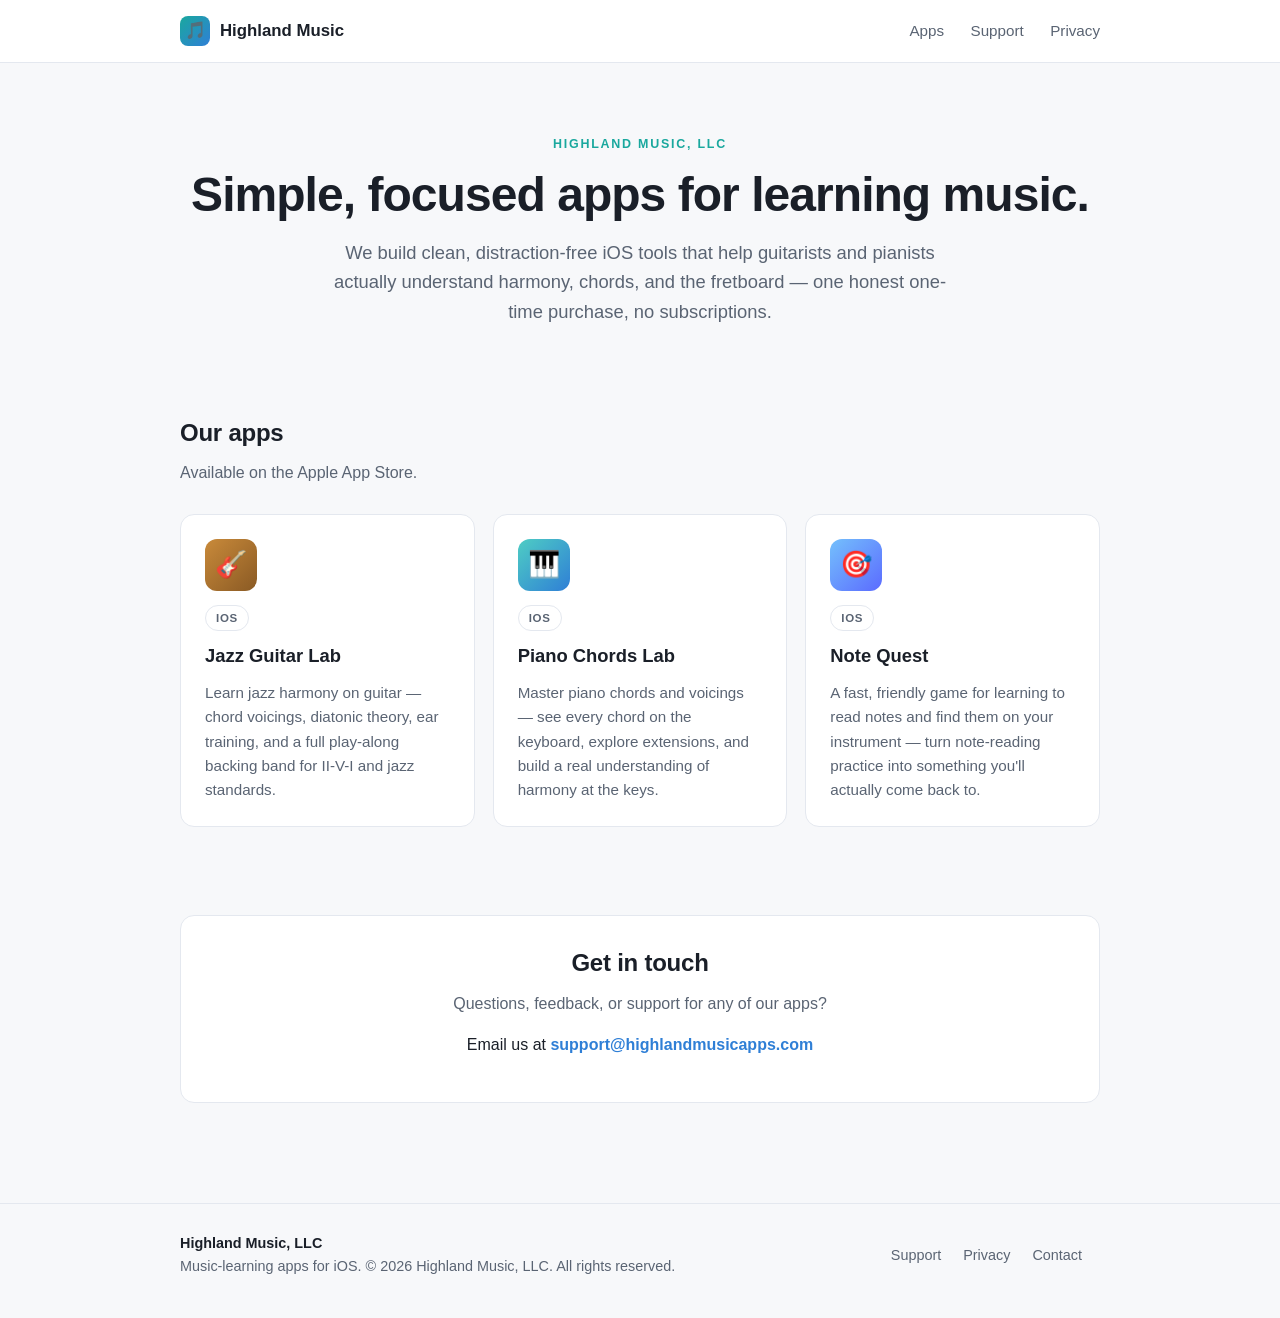
==== index.html @ 04af5fa7 "Highland Music, LLC site: home, support, privacy + custom domain" ====
<!doctype html>
<html lang="en">
<head>
  <meta charset="utf-8">
  <meta name="viewport" content="width=device-width, initial-scale=1">
  <title>Highland Music, LLC — Music learning apps for iOS</title>
  <meta name="description" content="Highland Music, LLC builds focused music-learning apps for iOS, including Jazz Guitar Lab, Piano Chords Lab, and Note Quest.">
  <link rel="icon" href="data:image/svg+xml,%3Csvg xmlns='http://www.w3.org/2000/svg' viewBox='0 0 100 100'%3E%3Ctext y='.9em' font-size='90'%3E%F0%9F%8E%B5%3C/text%3E%3C/svg%3E">
  <link rel="stylesheet" href="styles.css">
</head>
<body>
  <header class="site-header">
    <div class="wrap">
      <a class="brand" href="/"><span class="mark">🎵</span> Highland Music</a>
      <nav class="nav">
        <a href="#apps">Apps</a>
        <a href="support.html">Support</a>
        <a href="privacy.html">Privacy</a>
      </nav>
    </div>
  </header>

  <main>
    <div class="wrap">
      <section class="hero">
        <div class="eyebrow">Highland Music, LLC</div>
        <h1>Simple, focused apps for learning music.</h1>
        <p>We build clean, distraction-free iOS tools that help guitarists and pianists actually understand harmony, chords, and the fretboard — one honest one-time purchase, no subscriptions.</p>
      </section>

      <section id="apps">
        <h2>Our apps</h2>
        <p class="section-sub">Available on the Apple App Store.</p>
        <div class="apps">

          <div class="app-card">
            <div class="icon" style="background:linear-gradient(135deg,#c98a3a,#8a5a24)">🎸</div>
            <span class="badge">iOS</span>
            <h3>Jazz Guitar Lab</h3>
            <p>Learn jazz harmony on guitar — chord voicings, diatonic theory, ear training, and a full play-along backing band for II-V-I and jazz standards.</p>
          </div>

          <div class="app-card">
            <div class="icon" style="background:linear-gradient(135deg,#4ecdc4,#2f7fd6)">🎹</div>
            <span class="badge">iOS</span>
            <h3>Piano Chords Lab</h3>
            <p>Master piano chords and voicings — see every chord on the keyboard, explore extensions, and build a real understanding of harmony at the keys.</p>
          </div>

          <div class="app-card">
            <div class="icon" style="background:linear-gradient(135deg,#74c0fc,#5b6bff)">🎯</div>
            <span class="badge">iOS</span>
            <h3>Note Quest</h3>
            <p>A fast, friendly game for learning to read notes and find them on your instrument — turn note-reading practice into something you'll actually come back to.</p>
          </div>

        </div>
      </section>

      <section>
        <div class="contact">
          <h2>Get in touch</h2>
          <p class="section-sub" style="margin-bottom:6px">Questions, feedback, or support for any of our apps?</p>
          <p>Email us at <a href="mailto:support@highlandmusicapps.com">support@highlandmusicapps.com</a></p>
        </div>
      </section>
    </div>
  </main>

  <footer class="site-footer">
    <div class="wrap">
      <div class="legal">
        <strong>Highland Music, LLC</strong><br>
        Music-learning apps for iOS. &copy; <span id="yr">2026</span> Highland Music, LLC. All rights reserved.
      </div>
      <nav>
        <a href="support.html">Support</a>
        <a href="privacy.html">Privacy</a>
        <a href="mailto:support@highlandmusicapps.com">Contact</a>
      </nav>
    </div>
  </footer>
  <script>document.getElementById('yr').textContent=new Date().getFullYear();</script>
</body>
</html>
---- styles.css ----
:root {
  --bg: #0f1115;
  --bg-soft: #161a21;
  --card: #1b2029;
  --border: #272d38;
  --fg: #e8ecf3;
  --fg-dim: #a4adbd;
  --accent: #4ecdc4;
  --accent-2: #74c0fc;
  --gold: #ffd43b;
  --max: 960px;
  --radius: 14px;
}

@media (prefers-color-scheme: light) {
  :root {
    --bg: #f7f8fa;
    --bg-soft: #ffffff;
    --card: #ffffff;
    --border: #e4e8ef;
    --fg: #1a1f28;
    --fg-dim: #5a6473;
    --accent: #1aa89e;
    --accent-2: #2f7fd6;
    --gold: #b98700;
  }
}

* { box-sizing: border-box; }

html { scroll-behavior: smooth; }

body {
  margin: 0;
  font-family: -apple-system, BlinkMacSystemFont, "Segoe UI", Roboto, Helvetica, Arial, sans-serif;
  background: var(--bg);
  color: var(--fg);
  line-height: 1.6;
  -webkit-font-smoothing: antialiased;
}

a { color: var(--accent-2); text-decoration: none; }
a:hover { text-decoration: underline; }

.wrap { max-width: var(--max); margin: 0 auto; padding: 0 20px; }

/* Header */
.site-header {
  border-bottom: 1px solid var(--border);
  background: var(--bg-soft);
  position: sticky;
  top: 0;
  z-index: 10;
  backdrop-filter: saturate(160%) blur(8px);
}
.site-header .wrap {
  display: flex;
  align-items: center;
  justify-content: space-between;
  height: 62px;
}
.brand {
  display: flex;
  align-items: center;
  gap: 10px;
  font-weight: 700;
  font-size: 1.05rem;
  color: var(--fg);
}
.brand:hover { text-decoration: none; }
.brand .mark {
  width: 30px; height: 30px;
  border-radius: 8px;
  background: linear-gradient(135deg, var(--accent), var(--accent-2));
  display: grid; place-items: center;
  font-size: 17px;
}
.nav a { color: var(--fg-dim); margin-left: 22px; font-size: 0.95rem; font-weight: 500; }
.nav a:hover { color: var(--fg); text-decoration: none; }

/* Hero */
.hero { padding: 72px 0 48px; text-align: center; }
.hero h1 {
  font-size: clamp(2rem, 5vw, 3rem);
  margin: 0 0 16px;
  letter-spacing: -0.02em;
  line-height: 1.1;
}
.hero p { font-size: 1.15rem; color: var(--fg-dim); max-width: 620px; margin: 0 auto; }
.eyebrow {
  text-transform: uppercase;
  letter-spacing: 0.14em;
  font-size: 0.78rem;
  font-weight: 600;
  color: var(--accent);
  margin-bottom: 14px;
}

/* Section */
section { padding: 40px 0; }
h2 { font-size: 1.5rem; letter-spacing: -0.01em; margin: 0 0 8px; }
.section-sub { color: var(--fg-dim); margin: 0 0 28px; }

/* App cards */
.apps { display: grid; grid-template-columns: repeat(auto-fit, minmax(260px, 1fr)); gap: 18px; }
.app-card {
  background: var(--card);
  border: 1px solid var(--border);
  border-radius: var(--radius);
  padding: 24px;
  display: flex;
  flex-direction: column;
  gap: 10px;
}
.app-card .icon {
  width: 52px; height: 52px;
  border-radius: 12px;
  display: grid; place-items: center;
  font-size: 26px;
  margin-bottom: 4px;
}
.app-card h3 { margin: 0; font-size: 1.15rem; }
.app-card p { margin: 0; color: var(--fg-dim); font-size: 0.95rem; flex: 1; }
.badge {
  align-self: flex-start;
  font-size: 0.72rem;
  font-weight: 600;
  text-transform: uppercase;
  letter-spacing: 0.06em;
  color: var(--fg-dim);
  border: 1px solid var(--border);
  border-radius: 999px;
  padding: 3px 10px;
}

/* Contact strip */
.contact {
  background: var(--bg-soft);
  border: 1px solid var(--border);
  border-radius: var(--radius);
  padding: 28px;
  text-align: center;
  margin: 8px 0 12px;
}
.contact a { font-weight: 600; }

/* Content pages */
.page { padding: 48px 0 24px; }
.page h1 { font-size: 2rem; margin: 0 0 6px; letter-spacing: -0.02em; }
.page .updated { color: var(--fg-dim); font-size: 0.9rem; margin-bottom: 28px; }
.page h2 { font-size: 1.2rem; margin: 30px 0 8px; }
.page p, .page li { color: var(--fg); }
.page ul { padding-left: 20px; }

/* Footer */
.site-footer {
  border-top: 1px solid var(--border);
  margin-top: 48px;
  padding: 28px 0 40px;
  color: var(--fg-dim);
  font-size: 0.9rem;
}
.site-footer .wrap { display: flex; flex-wrap: wrap; gap: 12px 24px; align-items: center; justify-content: space-between; }
.site-footer .legal { max-width: 520px; }
.site-footer .legal strong { color: var(--fg); }
.site-footer nav a { color: var(--fg-dim); margin-right: 18px; }
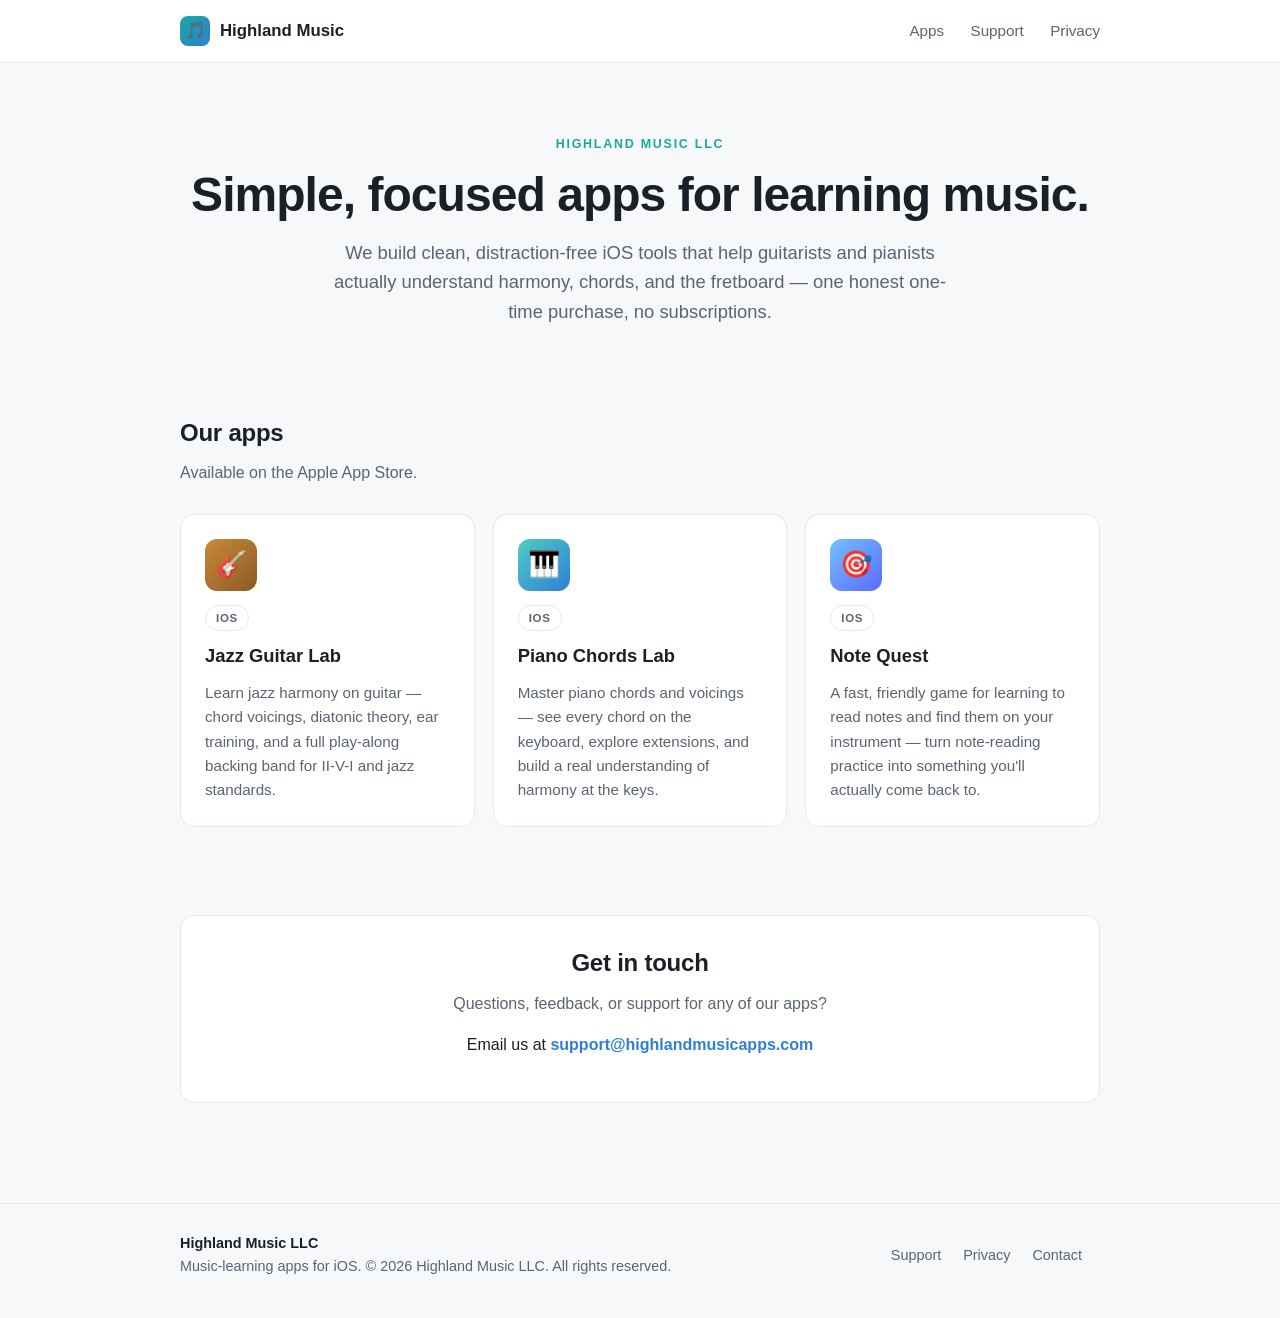
==== commit f023c976: "Use exact legal name "Highland Music LLC" (no comma) The Wisconsin Articles of Organization read "Hi" ====
--- a/index.html
+++ b/index.html
@@ -3,8 +3,8 @@
 <head>
   <meta charset="utf-8">
   <meta name="viewport" content="width=device-width, initial-scale=1">
-  <title>Highland Music, LLC — Music learning apps for iOS</title>
-  <meta name="description" content="Highland Music, LLC builds focused music-learning apps for iOS, including Jazz Guitar Lab, Piano Chords Lab, and Note Quest.">
+  <title>Highland Music LLC — Music learning apps for iOS</title>
+  <meta name="description" content="Highland Music LLC builds focused music-learning apps for iOS, including Jazz Guitar Lab, Piano Chords Lab, and Note Quest.">
   <link rel="icon" href="data:image/svg+xml,%3Csvg xmlns='http://www.w3.org/2000/svg' viewBox='0 0 100 100'%3E%3Ctext y='.9em' font-size='90'%3E%F0%9F%8E%B5%3C/text%3E%3C/svg%3E">
   <link rel="stylesheet" href="styles.css">
 </head>
@@ -23,7 +23,7 @@
   <main>
     <div class="wrap">
       <section class="hero">
-        <div class="eyebrow">Highland Music, LLC</div>
+        <div class="eyebrow">Highland Music LLC</div>
         <h1>Simple, focused apps for learning music.</h1>
         <p>We build clean, distraction-free iOS tools that help guitarists and pianists actually understand harmony, chords, and the fretboard — one honest one-time purchase, no subscriptions.</p>
       </section>
@@ -70,8 +70,8 @@
   <footer class="site-footer">
     <div class="wrap">
       <div class="legal">
-        <strong>Highland Music, LLC</strong><br>
-        Music-learning apps for iOS. &copy; <span id="yr">2026</span> Highland Music, LLC. All rights reserved.
+        <strong>Highland Music LLC</strong><br>
+        Music-learning apps for iOS. &copy; <span id="yr">2026</span> Highland Music LLC. All rights reserved.
       </div>
       <nav>
         <a href="support.html">Support</a>
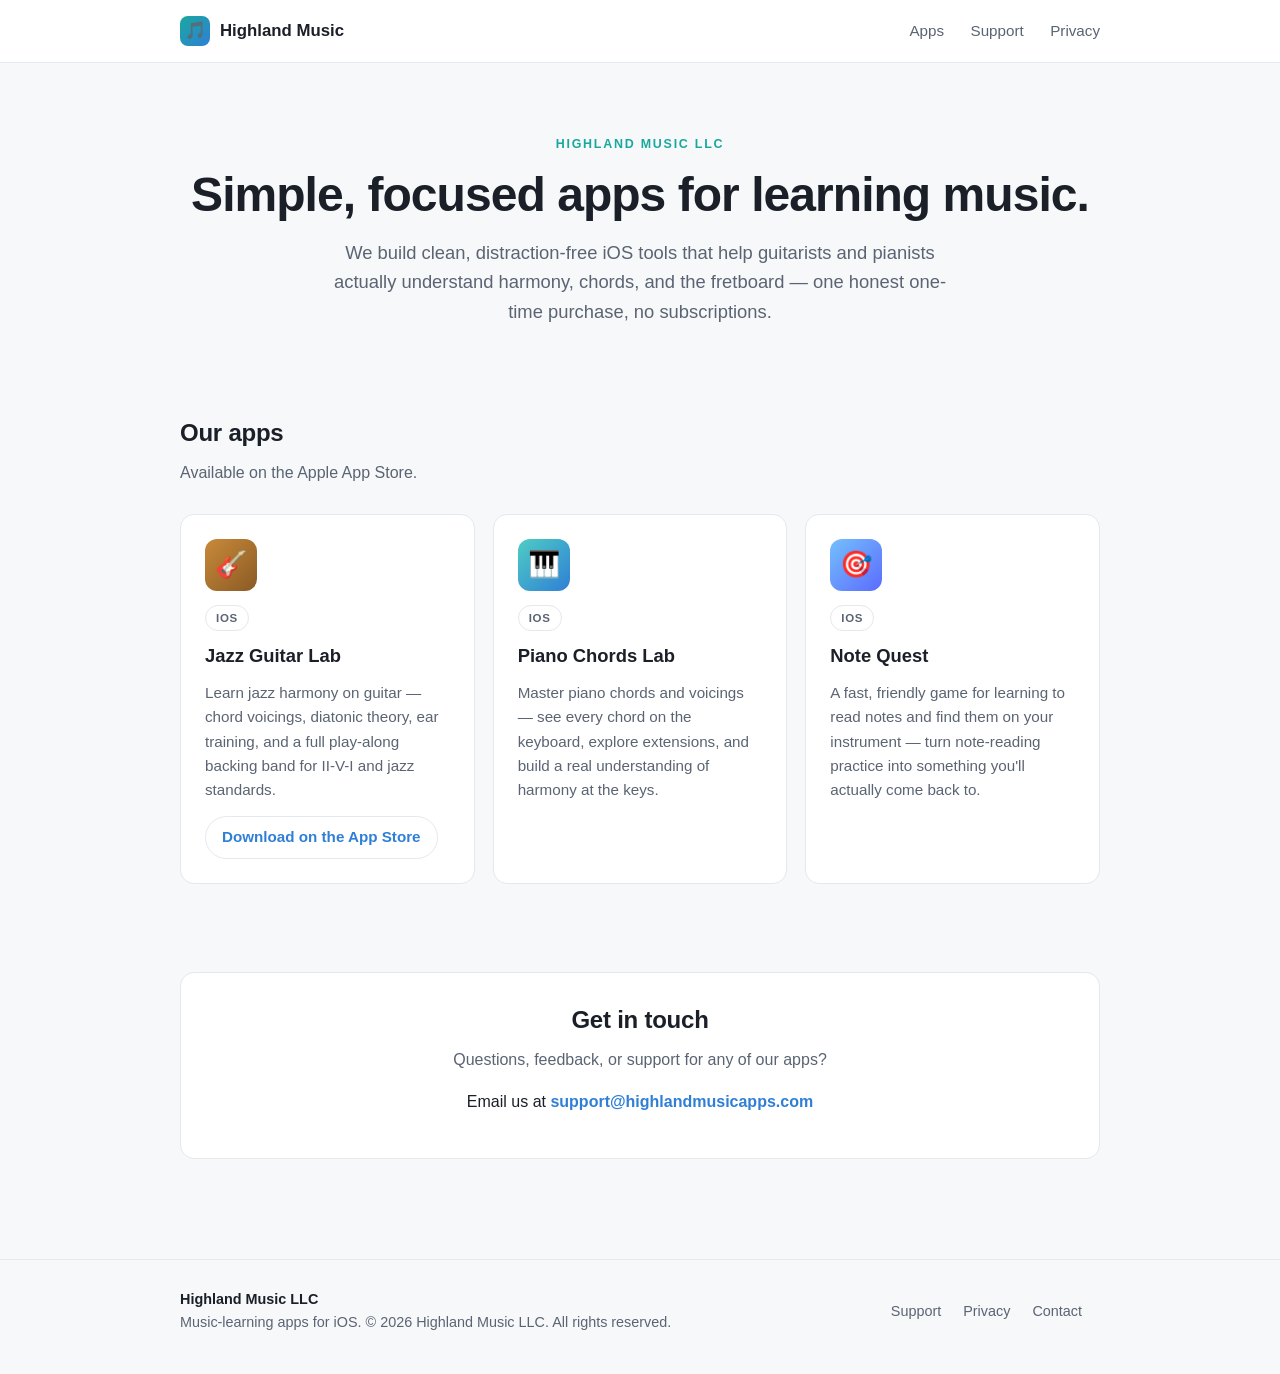
==== commit 14db37e4: "Add the App Store download link to the Jazz Guitar Lab card Jazz Guitar Lab is live on the App Store" ====
--- a/index.html
+++ b/index.html
@@ -38,6 +38,7 @@
             <span class="badge">iOS</span>
             <h3>Jazz Guitar Lab</h3>
             <p>Learn jazz harmony on guitar — chord voicings, diatonic theory, ear training, and a full play-along backing band for II-V-I and jazz standards.</p>
+            <a class="app-link" href="https://apps.apple.com/us/app/id6785094978">Download on the App Store</a>
           </div>
 
           <div class="app-card">
--- a/styles.css
+++ b/styles.css
@@ -121,6 +121,18 @@
 }
 .app-card h3 { margin: 0; font-size: 1.15rem; }
 .app-card p { margin: 0; color: var(--fg-dim); font-size: 0.95rem; flex: 1; }
+.app-link {
+  align-self: flex-start;
+  font-weight: 600;
+  font-size: 0.95rem;
+  color: var(--accent-2);
+  border: 1px solid var(--border);
+  border-radius: 999px;
+  padding: 8px 16px;
+  margin-top: 4px;
+}
+.app-link:hover { border-color: var(--accent-2); text-decoration: none; }
+
 .badge {
   align-self: flex-start;
   font-size: 0.72rem;
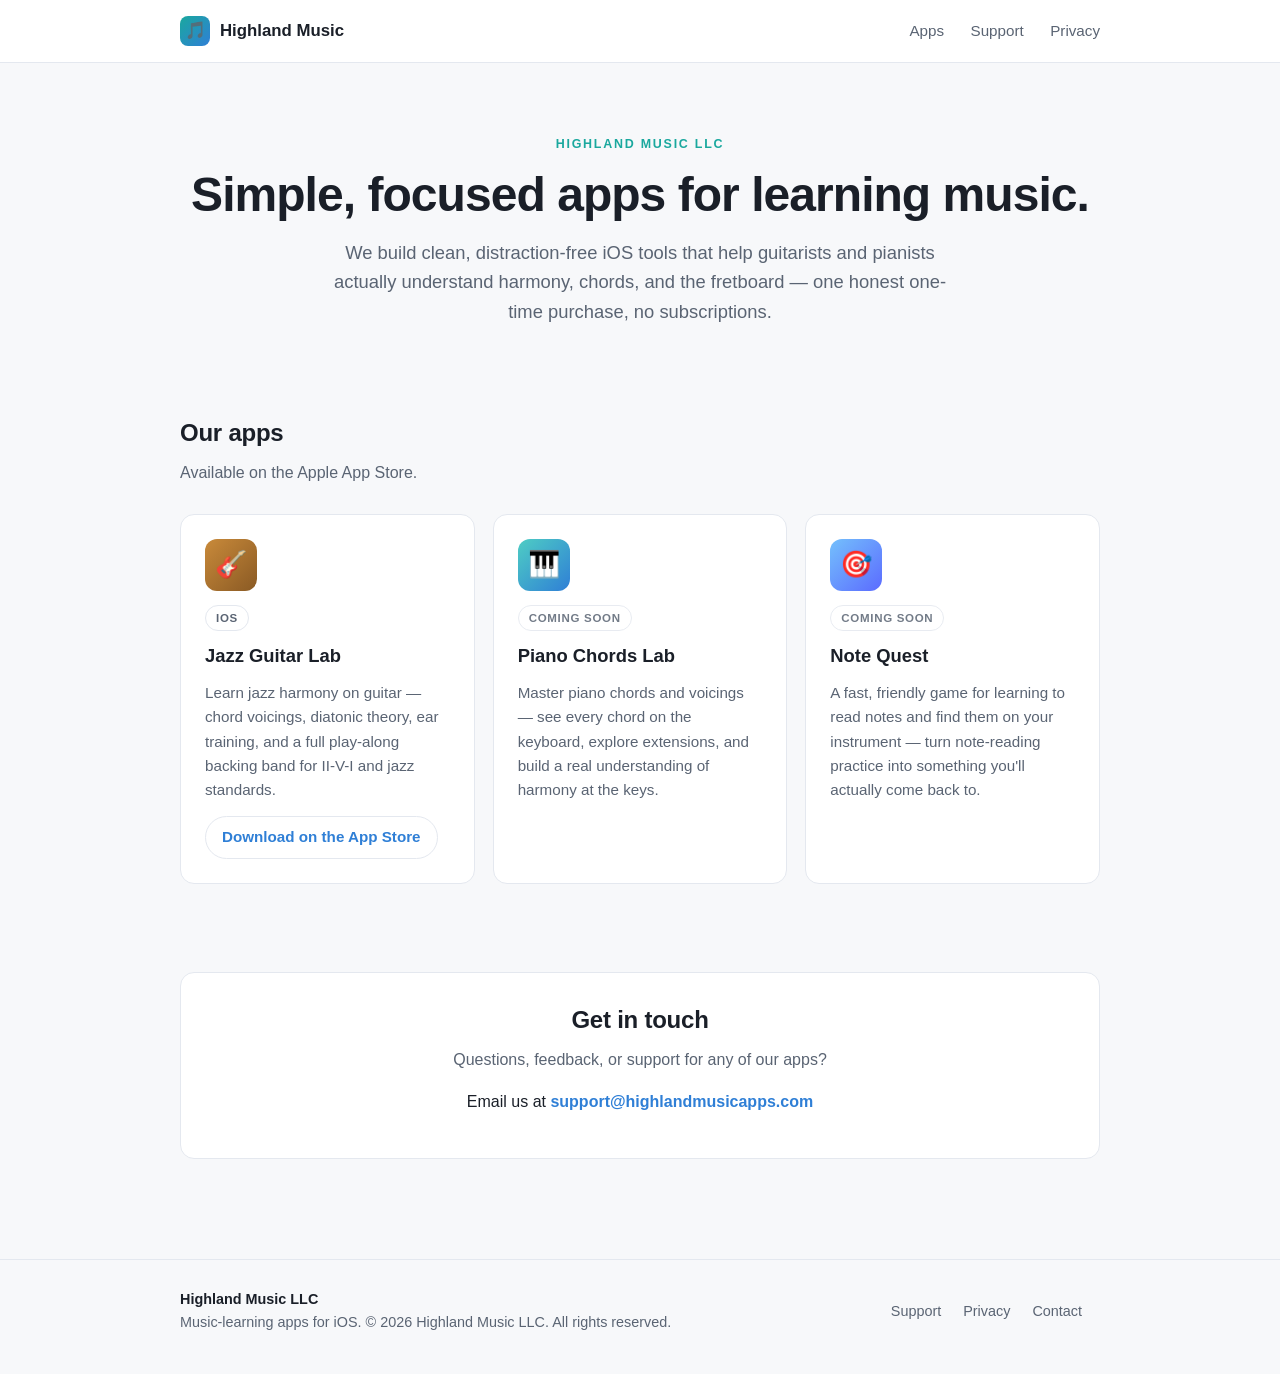
==== commit 3b16776b: "Mark the two unreleased apps "Coming soon" instead of iOS Piano Chords Lab and Note Quest carried iO" ====
--- a/index.html
+++ b/index.html
@@ -43,14 +43,14 @@
 
           <div class="app-card">
             <div class="icon" style="background:linear-gradient(135deg,#4ecdc4,#2f7fd6)">🎹</div>
-            <span class="badge">iOS</span>
+            <span class="badge badge-soon">Coming soon</span>
             <h3>Piano Chords Lab</h3>
             <p>Master piano chords and voicings — see every chord on the keyboard, explore extensions, and build a real understanding of harmony at the keys.</p>
           </div>
 
           <div class="app-card">
             <div class="icon" style="background:linear-gradient(135deg,#74c0fc,#5b6bff)">🎯</div>
-            <span class="badge">iOS</span>
+            <span class="badge badge-soon">Coming soon</span>
             <h3>Note Quest</h3>
             <p>A fast, friendly game for learning to read notes and find them on your instrument — turn note-reading practice into something you'll actually come back to.</p>
           </div>
--- a/styles.css
+++ b/styles.css
@@ -121,6 +121,8 @@
 }
 .app-card h3 { margin: 0; font-size: 1.15rem; }
 .app-card p { margin: 0; color: var(--fg-dim); font-size: 0.95rem; flex: 1; }
+.badge-soon { color: var(--fg-dim); opacity: 0.85; }
+
 .app-link {
   align-self: flex-start;
   font-weight: 600;
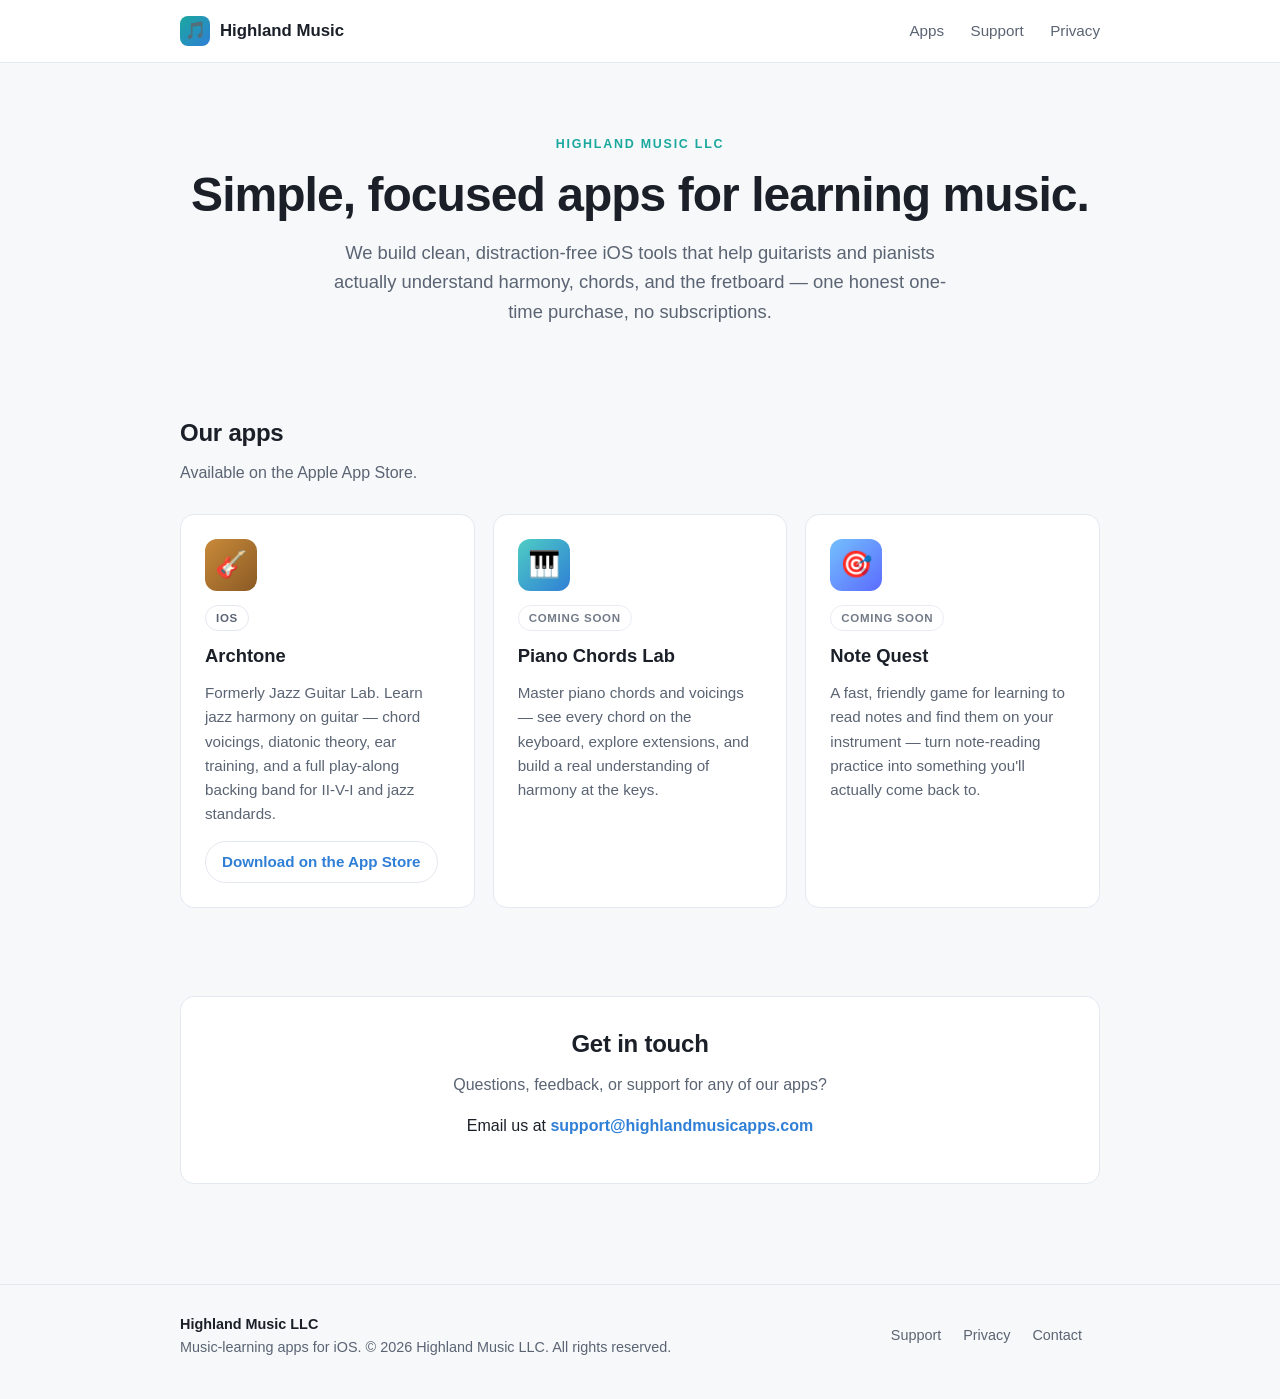
==== commit 22cb3d69: "Rename Jazz Guitar Lab to Archtone across the site The app was renamed in App Store version 2.0 (rel" ====
--- a/index.html
+++ b/index.html
@@ -4,7 +4,7 @@
   <meta charset="utf-8">
   <meta name="viewport" content="width=device-width, initial-scale=1">
   <title>Highland Music LLC — Music learning apps for iOS</title>
-  <meta name="description" content="Highland Music LLC builds focused music-learning apps for iOS, including Jazz Guitar Lab, Piano Chords Lab, and Note Quest.">
+  <meta name="description" content="Highland Music LLC builds focused music-learning apps for iOS, including Archtone (formerly Jazz Guitar Lab), Piano Chords Lab, and Note Quest.">
   <link rel="icon" href="data:image/svg+xml,%3Csvg xmlns='http://www.w3.org/2000/svg' viewBox='0 0 100 100'%3E%3Ctext y='.9em' font-size='90'%3E%F0%9F%8E%B5%3C/text%3E%3C/svg%3E">
   <link rel="stylesheet" href="styles.css">
 </head>
@@ -36,8 +36,8 @@
           <div class="app-card">
             <div class="icon" style="background:linear-gradient(135deg,#c98a3a,#8a5a24)">🎸</div>
             <span class="badge">iOS</span>
-            <h3>Jazz Guitar Lab</h3>
-            <p>Learn jazz harmony on guitar — chord voicings, diatonic theory, ear training, and a full play-along backing band for II-V-I and jazz standards.</p>
+            <h3>Archtone</h3>
+            <p>Formerly Jazz Guitar Lab. Learn jazz harmony on guitar — chord voicings, diatonic theory, ear training, and a full play-along backing band for II-V-I and jazz standards.</p>
             <a class="app-link" href="https://apps.apple.com/us/app/id6785094978">Download on the App Store</a>
           </div>
 
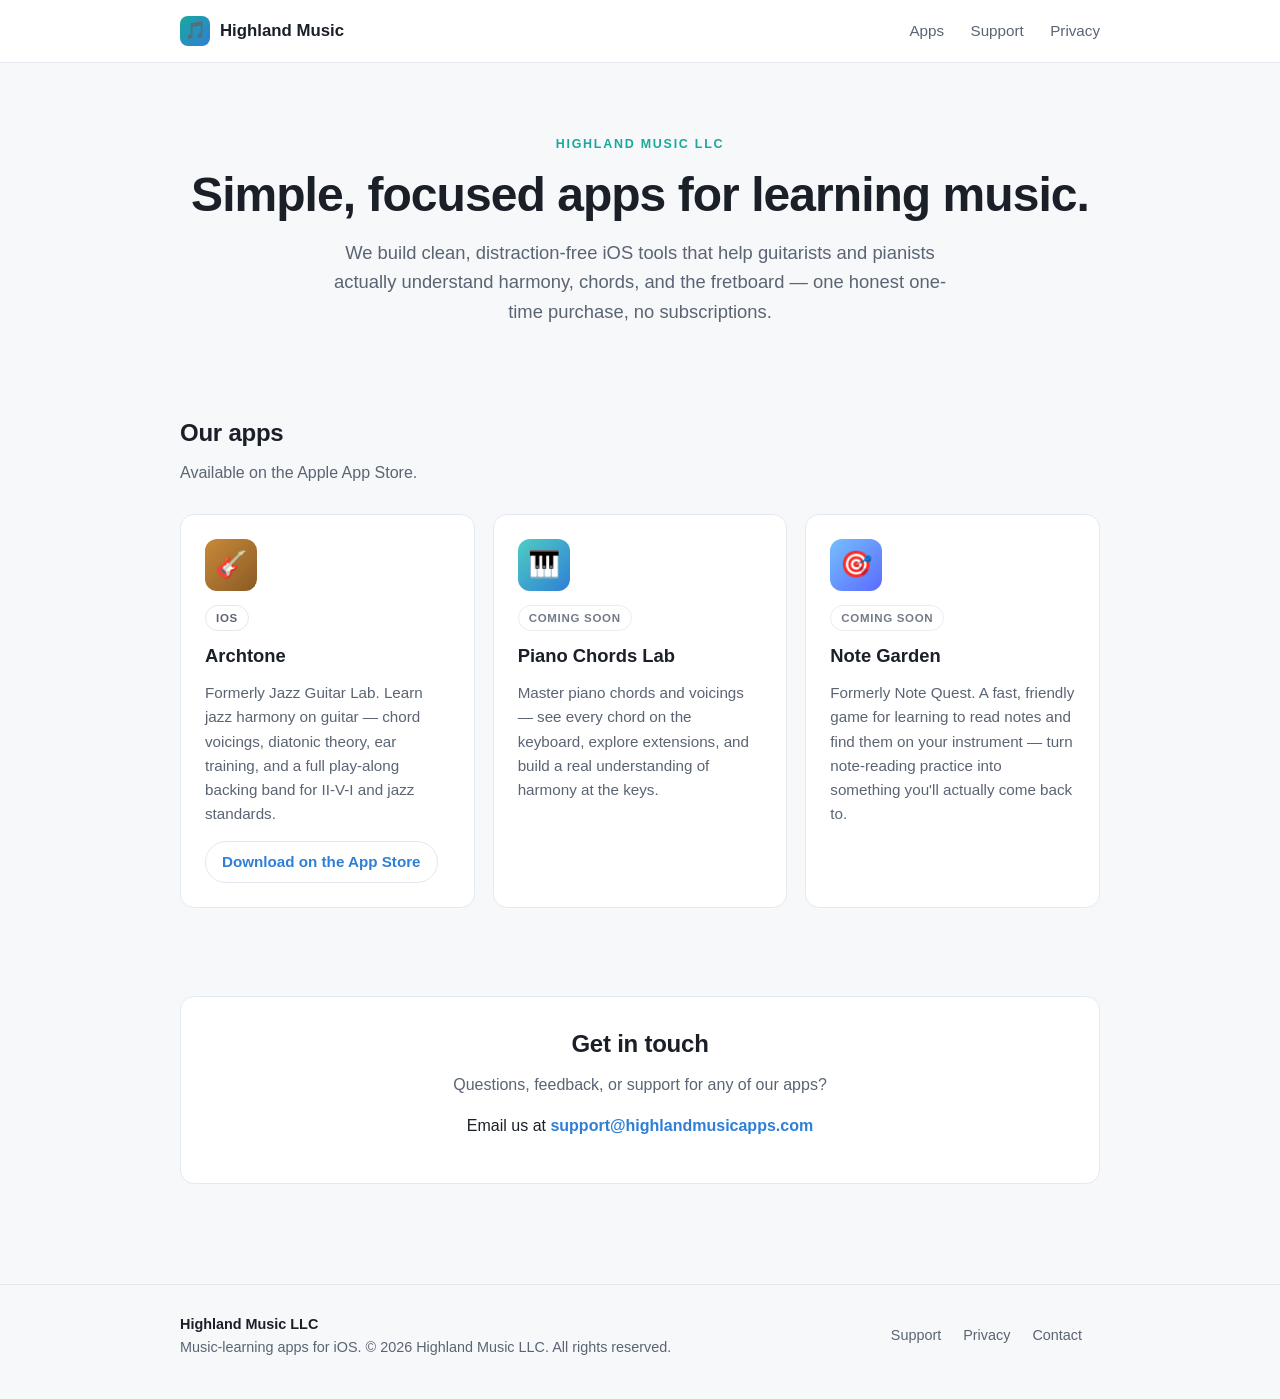
==== commit 3637ae76: "Rename Note Quest to Note Garden across the site The app is renamed in App Store version 1.0.1 (an o" ====
--- a/index.html
+++ b/index.html
@@ -4,7 +4,7 @@
   <meta charset="utf-8">
   <meta name="viewport" content="width=device-width, initial-scale=1">
   <title>Highland Music LLC — Music learning apps for iOS</title>
-  <meta name="description" content="Highland Music LLC builds focused music-learning apps for iOS, including Archtone (formerly Jazz Guitar Lab), Piano Chords Lab, and Note Quest.">
+  <meta name="description" content="Highland Music LLC builds focused music-learning apps for iOS, including Archtone (formerly Jazz Guitar Lab), Piano Chords Lab, and Note Garden (formerly Note Quest).">
   <link rel="icon" href="data:image/svg+xml,%3Csvg xmlns='http://www.w3.org/2000/svg' viewBox='0 0 100 100'%3E%3Ctext y='.9em' font-size='90'%3E%F0%9F%8E%B5%3C/text%3E%3C/svg%3E">
   <link rel="stylesheet" href="styles.css">
 </head>
@@ -51,8 +51,8 @@
           <div class="app-card">
             <div class="icon" style="background:linear-gradient(135deg,#74c0fc,#5b6bff)">🎯</div>
             <span class="badge badge-soon">Coming soon</span>
-            <h3>Note Quest</h3>
-            <p>A fast, friendly game for learning to read notes and find them on your instrument — turn note-reading practice into something you'll actually come back to.</p>
+            <h3>Note Garden</h3>
+            <p>Formerly Note Quest. A fast, friendly game for learning to read notes and find them on your instrument — turn note-reading practice into something you'll actually come back to.</p>
           </div>
 
         </div>
